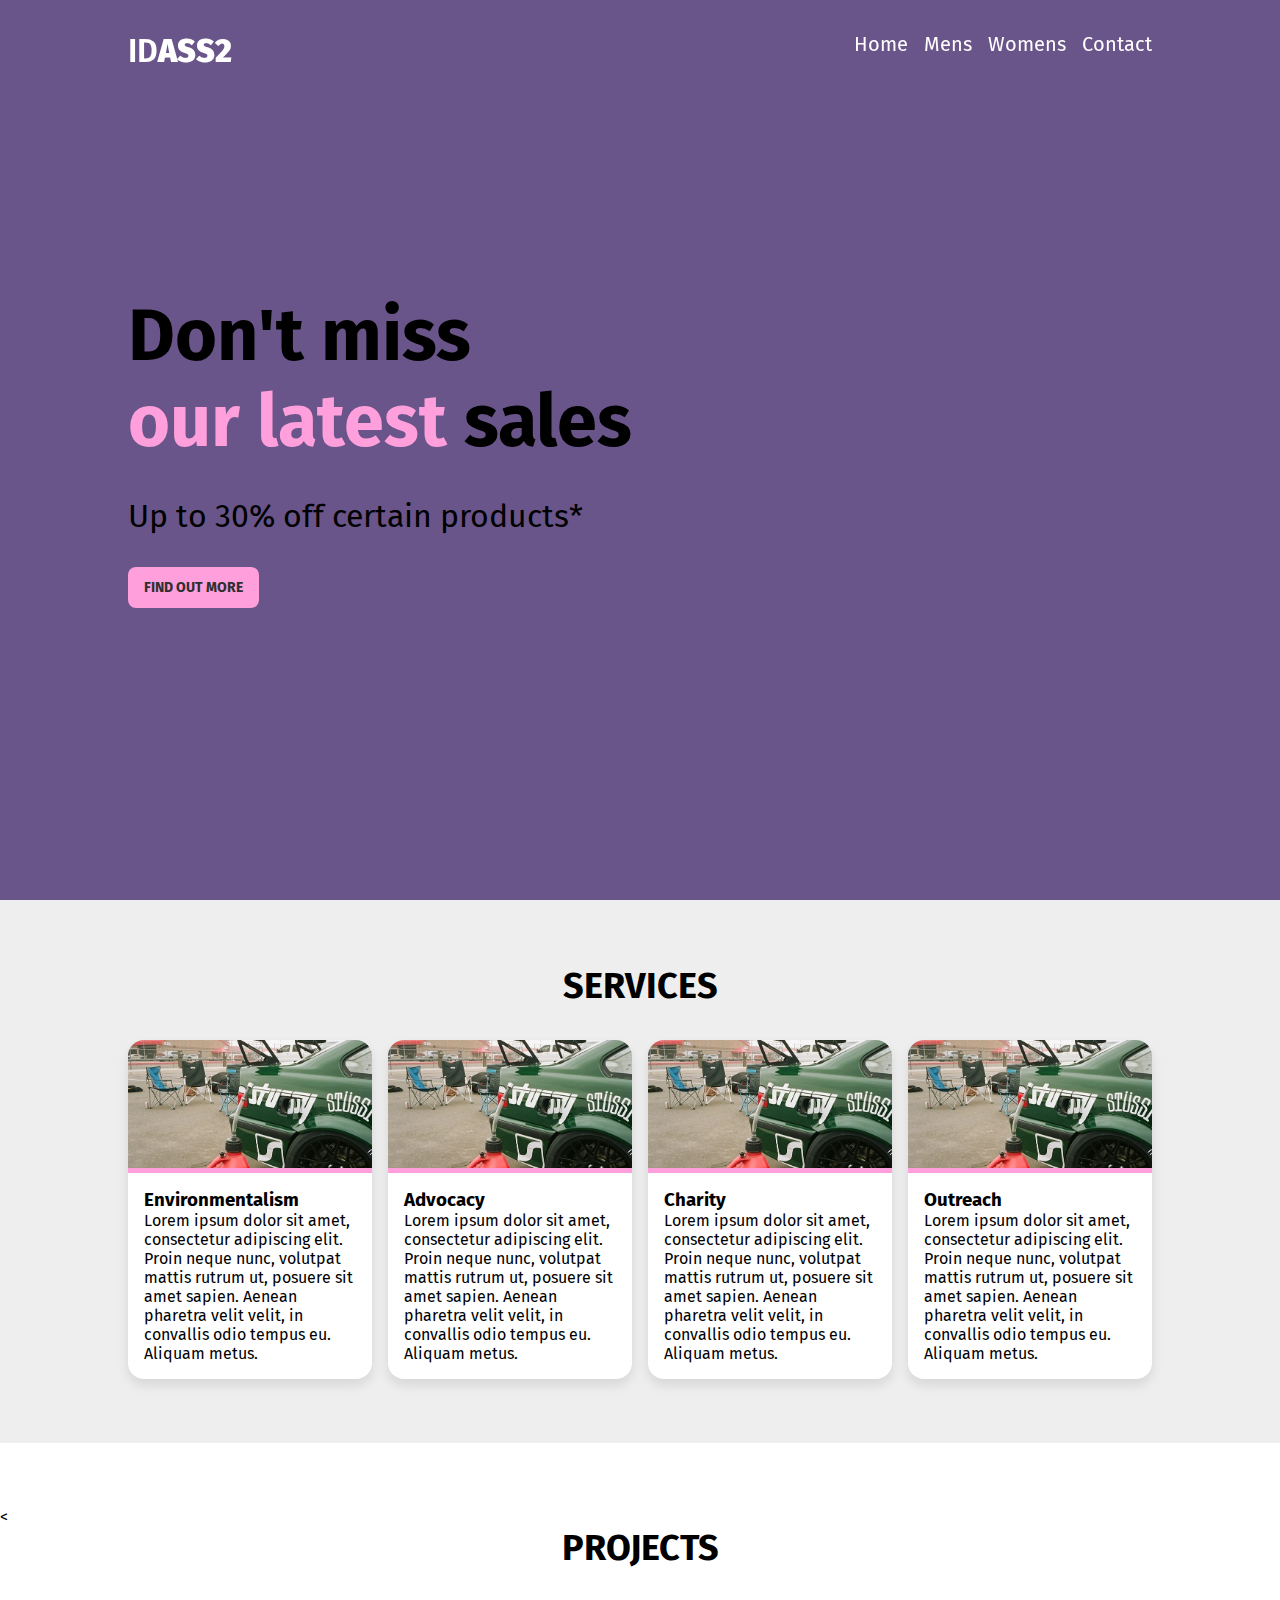
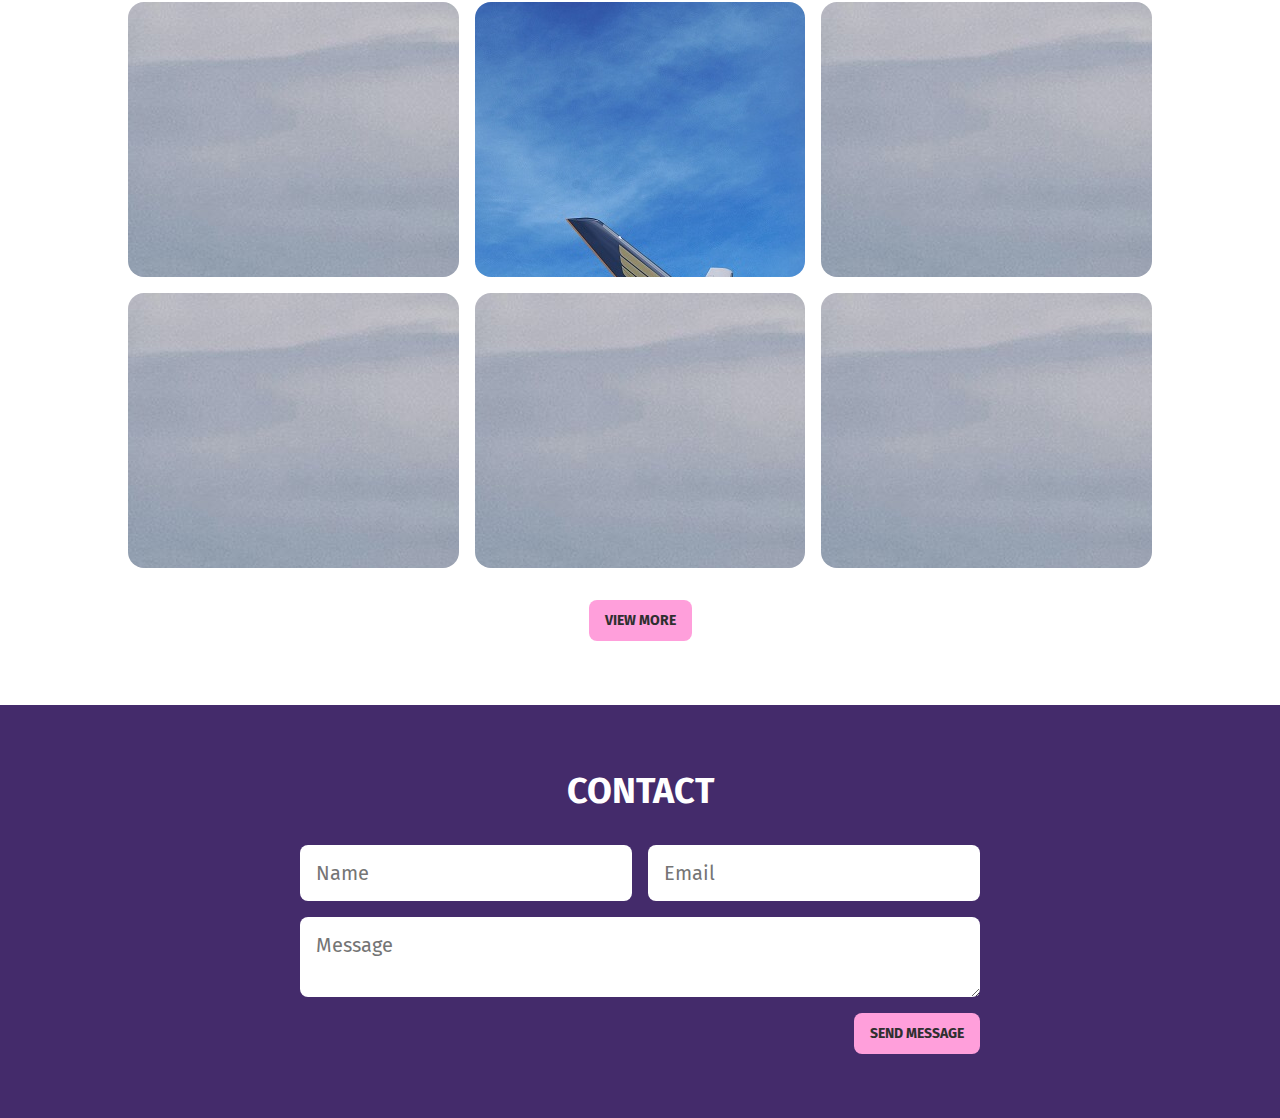
==== Assignment 2/index.html @ 7fed050c "Add files via upload" ====
<!DOCTYPE html>
<html lang="en">
<head>
  <meta charset="UTF-8">
  <meta http-equiv="X-UA-Compatible" content="IE=edge">
  <meta name="viewport" content="width=device-width, initial-scale=1.0">
  <link rel="stylesheet" href="./assets/css/style.css">
  <title>ID Assignment 2</title>
  <link rel="preconnect" href="https://fonts.googleapis.com">
<link rel="preconnect" href="https://fonts.gstatic.com" crossorigin>
<link href="https://fonts.googleapis.com/css2?family=Fira+Sans:ital,wght@0,400;0,600;0,700;0,900;1,400;1,600&family=Roboto+Condensed:wght@300&display=swap" rel="stylesheet">
</head>


<body>
  <header>
    <div class="container">
      <h2><span>ID</span>ASS2</h2>
      <nav>
          <a href="#">Home</a>
          <a href="#">Mens</a>
          <a href="#">Womens</a>
          <a href="#">Contact</a>
        </div>
      </nav>
    </div>
  </header>
  <main>
    <section class="banner">
      <div class="container">
        <h1>
          Don't miss <br class="hide-mob" />
          <span>our latest</span> sales
        </h1>

        <h3>Up to 30% off certain products*</h3>

        <a href="#" class="button">Find out more</a>
      </div>
    </section>

    <section id="services" class="services">
      <div class="container">
        <h2>Services</h2>

        <div class="services-grid">

          <div class="service">
            <figure class="img-box"><img src="./assets/images/stussy.jpg" alt="Environmentalism Service" class="img">
            </figure>

            <div class="content">
              <h3>Environmentalism</h3>

              <p>Lorem ipsum dolor sit amet, consectetur adipiscing elit. Proin neque nunc, volutpat mattis rutrum ut, 
                posuere sit amet sapien. Aenean pharetra velit velit, in convallis odio tempus eu. Aliquam metus.</p>
            </div>
          </div>


          <div class="service">
            <figure class="img-box"><img src="./assets/images/stussy.jpg" alt="Advocacy Service" class="img">
            </figure>

            <div class="content">
              <h3>Advocacy</h3>

              <p>Lorem ipsum dolor sit amet, consectetur adipiscing elit. Proin neque nunc, volutpat mattis rutrum ut, 
                posuere sit amet sapien. Aenean pharetra velit velit, in convallis odio tempus eu. Aliquam metus.</p>
            </div>
          </div>


          <div class="service">
            <figure class="img-box"><img src="./assets/images/stussy.jpg" alt="Charity Service" class="img">
            </figure>

            <div class="content">
              <h3>Charity</h3>

              <p>Lorem ipsum dolor sit amet, consectetur adipiscing elit. Proin neque nunc, volutpat mattis rutrum ut, 
                posuere sit amet sapien. Aenean pharetra velit velit, in convallis odio tempus eu. Aliquam metus.</p>
            </div>
          </div>

          <div class="service">
            <figure class="img-box"><img src="./assets/images/stussy.jpg" alt="Outreach Service" class="img">
            </figure>
            
            <div class="content">
              <h3>Outreach</h3>

              <p>Lorem ipsum dolor sit amet, consectetur adipiscing elit. Proin neque nunc, volutpat mattis rutrum ut, 
                posuere sit amet sapien. Aenean pharetra velit velit, in convallis odio tempus eu. Aliquam metus.</p>
            </div>
          </div>

        </div>
      </div>
    </section>

    <section class="projects" id="projects"><
      <div class="container">
        <h2>Projects</h2>

        <div class="projects-grid">
          <div class="project">
            <div class="content">
              <h3>Project 1</h3>
              <p>Lorem ipsum dolor sit amet, consectetur adipiscing elit. Proin neque nunc, volutpat mattis rutrum ut, 
                posuere sit amet sapien. Aenean pharetra velit velit, in convallis odio tempus eu. Aliquam metus.</p>
                <a href="#" class="button">Learn more</a>
            </div>
          </div> 


          <div class="project">
            <div class="content">
              <h3>Project 2</h3>
              <p>Lorem ipsum dolor sit amet, consectetur adipiscing elit. Proin neque nunc, volutpat mattis rutrum ut, 
                posuere sit amet sapien. Aenean pharetra velit velit, in convallis odio tempus eu. Aliquam metus.</p>
                <a href="#" class="button">Learn more</a>
            </div>
          </div> 


          <div class="project">
            <div class="content">
              <h3>Project 3</h3>
              <p>Lorem ipsum dolor sit amet, consectetur adipiscing elit. Proin neque nunc, volutpat mattis rutrum ut, 
                posuere sit amet sapien. Aenean pharetra velit velit, in convallis odio tempus eu. Aliquam metus.</p>
                <a href="#" class="button">Learn more</a>
            </div>
          </div> 
          <div class="project">
            <div class="content">
              <h3>Project 4</h3>
              <p>Lorem ipsum dolor sit amet, consectetur adipiscing elit. Proin neque nunc, volutpat mattis rutrum ut, 
                posuere sit amet sapien. Aenean pharetra velit velit, in convallis odio tempus eu. Aliquam metus.</p>
                <a href="#" class="button">Learn more</a>
            </div>
          </div> 

          
          <div class="project">
            <div class="content">
              <h3>Project 5</h3>
              <p>Lorem ipsum dolor sit amet, consectetur adipiscing elit. Proin neque nunc, volutpat mattis rutrum ut, 
                posuere sit amet sapien. Aenean pharetra velit velit, in convallis odio tempus eu. Aliquam metus.</p>
                <a href="#" class="button">Learn more</a>
            </div>
          </div> 


          <div class="project">
            <div class="content">
              <h3>Project 6</h3>
              <p>Lorem ipsum dolor sit amet, consectetur adipiscing elit. Proin neque nunc, volutpat mattis rutrum ut, 
                posuere sit amet sapien. Aenean pharetra velit velit, in convallis odio tempus eu. Aliquam metus.</p>
                <a href="#" class="button">Learn more</a>
            </div>
          </div> 
        </div>

        <div class="center">
          <a href="#" class="button">View More</a>
        </div>
        </section>
        <section class="contact" id="contact">
          <div class="container">
            <h2>Contact</h2>

            <form>
              <div class="form-grid">
                  <input type="text" name="name" id="name" placeholder="Name" class="form-element">
                  <input type="text" name="email" id="email" placeholder= "Email" class="form-element">
                  <textarea name="message" id="message" placeholder="Message" class="form-area"></textarea>
              </div>
              <div class="right-align">
              <input type="submit" value="Send Message" class="button" />
              </div>
            </form>
          </div>
        </section>
  </main>
  
</body>
</html>
---- Assignment 2/assets/css/style.css ----
*{margin:0;padding:0;box-sizing:border-box;font-family:"Fira Sans",sans-serif}.container{width:100%;max-width:1600px;margin:0 auto;padding-left:128px;padding-right:128px}@media(max-width: 1024px){.container{padding-left:64px;padding-right:64px}}@media(max-width: 767px){.container{padding-left:32px;padding-right:32px}}section h2{text-align:center;margin-bottom:32px;text-transform:uppercase;-moz-columns:#313131;columns:#313131;font-size:36px}.button{-webkit-appearance:none;-moz-appearance:none;appearance:none;border:none;outline:none;background:none;display:inline-block;color:#2f2f2f;font-size:14px;background-color:#ff9fdb;padding:12px 16px;border-radius:8px;text-decoration:none;text-transform:uppercase;font-weight:700;cursor:pointer}@media(max-width: 767px){.button{font-size:18px}}img{max-width:100%}header{color:#fff;position:fixed;top:0;left:0;width:100%;z-index:99}header .container{padding-top:32px;padding-bottom:32px;display:flex;justify-content:space-between}header .container h2{color:inherit;text-transform:uppercase;font-size:32px;font-weight:900}header .container h2 span{font-weight:600}header .container nav{display:grid;grid-gap:16px;grid-template-columns:repeat(4, auto)}@media(max-width: 767px){header .container nav{display:none}}header .container nav a{color:inherit;font-size:20px;text-decoration:none}main section.banner{position:relative;min-height:100vh;display:flex;align-items:center;background-image:url("assetsimagesSQ1.jpeg");background-position:center;background-size:cover}main section.banner:after{content:"";display:block;position:absolute;top:0;left:0;right:0;bottom:0;z-index:0;background-color:#442b6b;opacity:.8}main section.banner .container{position:relative;z-index:1}main section.banner .container h1{font-size:72px;margin-bottom:32px}main section.banner .container h1 span{color:#ff9fdb}@media(max-width: 767px){main section.banner .container h1{font-size:32px}}main section.banner .container h3{font-size:32px;font-weight:400;margin-bottom:32px}@media(max-width: 767px){main section.banner .container h3{font-size:20px}}main .services{background-color:#eee}main .services .container{padding-top:64px;padding-bottom:64px}main .services .container .services-grid{display:grid;grid-template-columns:repeat(4, 1fr);grid-gap:16px}@media(max-width: 1024px){main .services .container .services-grid{grid-template-columns:repeat(2, 1fr)}}@media(max-width: 767px){main .services .container .services-grid{grid-template-columns:1fr}}main .services .container .services-grid .service{background-color:#fff;border-radius:16px;overflow:hidden;box-shadow:0px 6px 12px rgba(0,0,0,.1)}main .services .container .services-grid .service .img-box{display:block;width:100%;border-bottom:5px solid #ff9fdb}main .services .container .services-grid .service .img-box .img{display:block;width:100%;height:128px;-o-object-fit:cover;object-fit:cover}main .services .container .services-grid .service .content{padding:16px}main .projects{padding-top:64px;padding-bottom:64px}main .projects .projects-grid{display:grid;grid-template-columns:repeat(3, 1fr);grid-gap:16px;margin-bottom:32px}@media(max-width: 768px){main .projects .projects-grid{grid-template-columns:repeat(2, 1fr)}}@media(max-width: 767px){main .projects .projects-grid{grid-template-columns:1fr}}main .projects .projects-grid .project{background-image:url("../images/SQ1.jpeg");border-radius:16px;overflow:hidden}main .projects .projects-grid .project .content{opacity:0;color:#fff;padding:16px;background-color:rgba(64,39,68,.8);transition:.4s}main .projects .projects-grid .project .content h3{font-size:32px;margin-bottom:16px}@media(max-width: 1024px){main .projects .projects-grid .project .content h3{font-size:28px}}main .projects .projects-grid .project .content p{font-size:18px;margin-bottom:16px}@media(max-width: 1024px){main .projects .projects-grid .project .content p{font-size:16px}}main .projects .projects-grid .project:nth-child(2){background-image:url("../images/A35020for20release.jpg")}main .projects .projects-grid .project:hover .content{opacity:1}main .projects .center{text-align:center}main .contact{background-color:#442b6b}main .contact .container{padding-top:64px;padding-bottom:64px}main .contact .container h2{color:#fff}main .contact .container form{display:block;margin:0 auto;max-width:680px}main .contact .container form .form-grid{display:grid;grid-gap:16px;grid-template-columns:repeat(2, 1fr);margin-bottom:16px}@media(max-width: 767px){main .contact .container form .form-grid{grid-template-columns:1fr}}main .contact .container form .form-grid .form-element,main .contact .container form .form-grid .form-area{-webkit-appearance:none;-moz-appearance:none;appearance:none;border:none;outline:none;background:none;display:block;width:100%;background-color:#fff;border-radius:8px;padding:16px;font-size:20px;color:#313131}main .contact .container form .form-grid .form-element:placeholder,main .contact .container form .form-grid .form-area:placeholder{color:#aaa}main .contact .container form .form-grid .form-area{grid-column:1/-1}main .contact .container form .right-align{text-align:right}@media(max-width: 767px){.hide-mob{display:none}}/*# sourceMappingURL=style.css.map */
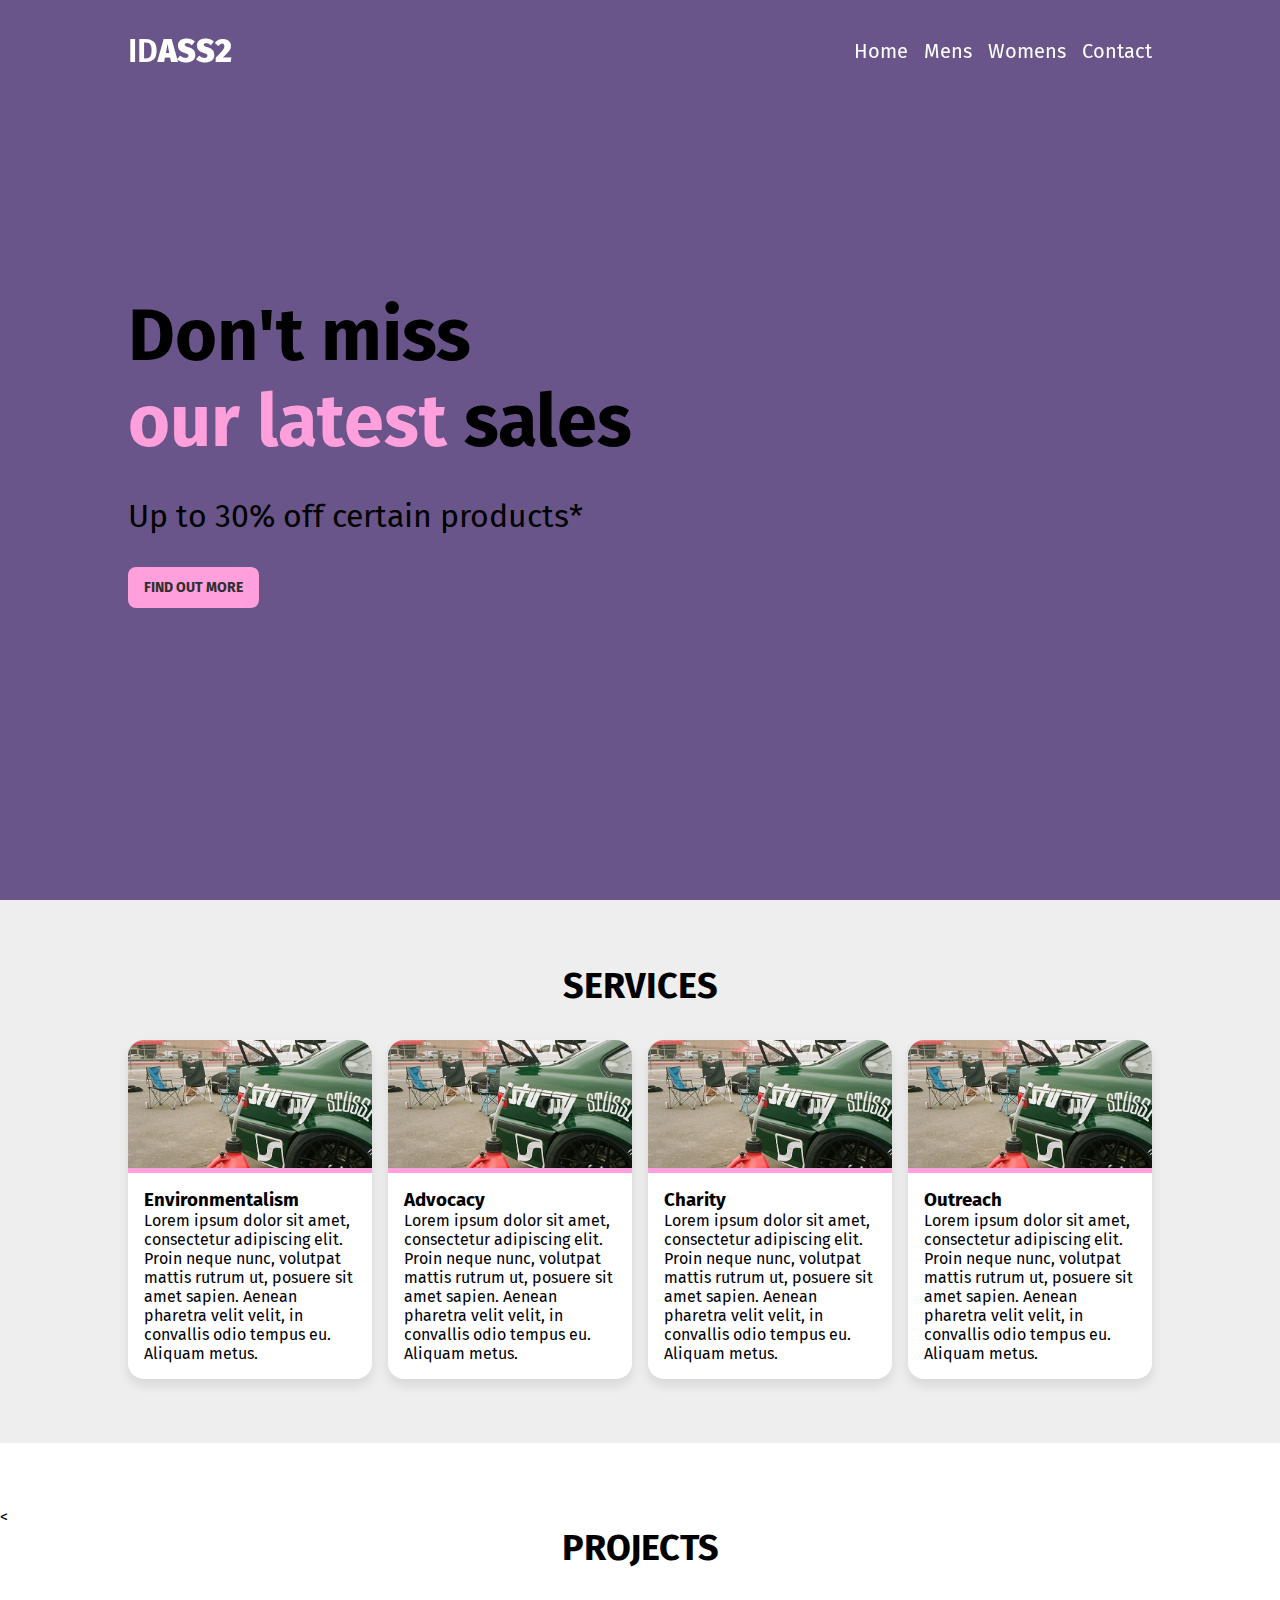
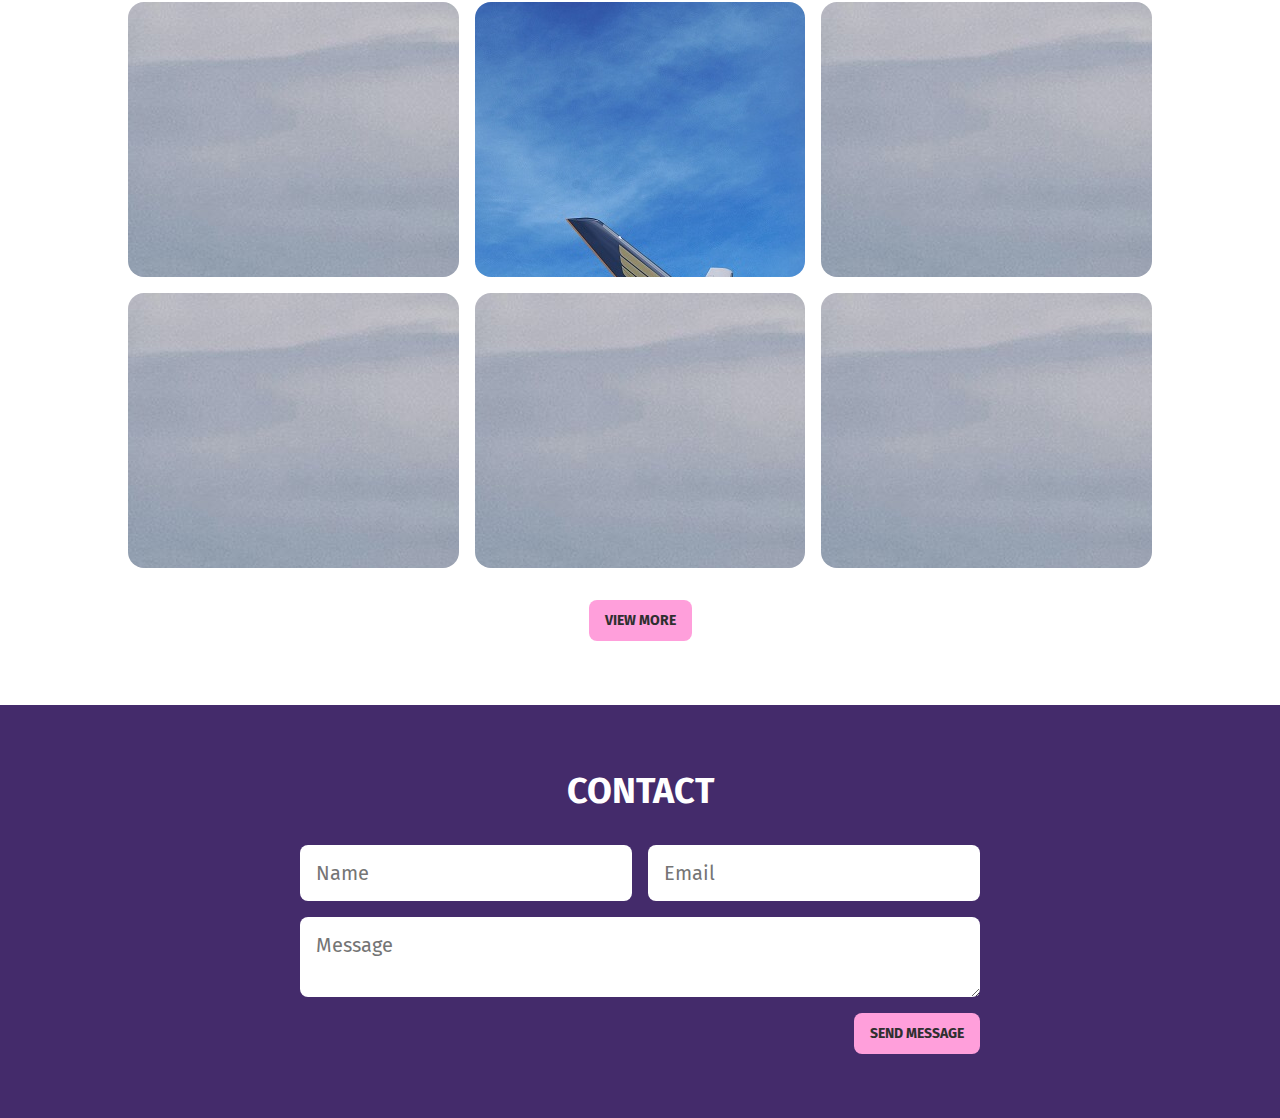
==== commit db9817a9: "Add files via upload" ====
--- a/Assignment 2/index.html
+++ b/Assignment 2/index.html
@@ -183,6 +183,7 @@
           </div>
         </section>
   </main>
+  <script src="./assets/js/main.js"></script>
   
 </body>
 </html>--- a/Assignment 2/assets/css/style.css
+++ b/Assignment 2/assets/css/style.css
@@ -1 +1 @@
-*{margin:0;padding:0;box-sizing:border-box;font-family:"Fira Sans",sans-serif}.container{width:100%;max-width:1600px;margin:0 auto;padding-left:128px;padding-right:128px}@media(max-width: 1024px){.container{padding-left:64px;padding-right:64px}}@media(max-width: 767px){.container{padding-left:32px;padding-right:32px}}section h2{text-align:center;margin-bottom:32px;text-transform:uppercase;-moz-columns:#313131;columns:#313131;font-size:36px}.button{-webkit-appearance:none;-moz-appearance:none;appearance:none;border:none;outline:none;background:none;display:inline-block;color:#2f2f2f;font-size:14px;background-color:#ff9fdb;padding:12px 16px;border-radius:8px;text-decoration:none;text-transform:uppercase;font-weight:700;cursor:pointer}@media(max-width: 767px){.button{font-size:18px}}img{max-width:100%}header{color:#fff;position:fixed;top:0;left:0;width:100%;z-index:99}header .container{padding-top:32px;padding-bottom:32px;display:flex;justify-content:space-between}header .container h2{color:inherit;text-transform:uppercase;font-size:32px;font-weight:900}header .container h2 span{font-weight:600}header .container nav{display:grid;grid-gap:16px;grid-template-columns:repeat(4, auto)}@media(max-width: 767px){header .container nav{display:none}}header .container nav a{color:inherit;font-size:20px;text-decoration:none}main section.banner{position:relative;min-height:100vh;display:flex;align-items:center;background-image:url("assetsimagesSQ1.jpeg");background-position:center;background-size:cover}main section.banner:after{content:"";display:block;position:absolute;top:0;left:0;right:0;bottom:0;z-index:0;background-color:#442b6b;opacity:.8}main section.banner .container{position:relative;z-index:1}main section.banner .container h1{font-size:72px;margin-bottom:32px}main section.banner .container h1 span{color:#ff9fdb}@media(max-width: 767px){main section.banner .container h1{font-size:32px}}main section.banner .container h3{font-size:32px;font-weight:400;margin-bottom:32px}@media(max-width: 767px){main section.banner .container h3{font-size:20px}}main .services{background-color:#eee}main .services .container{padding-top:64px;padding-bottom:64px}main .services .container .services-grid{display:grid;grid-template-columns:repeat(4, 1fr);grid-gap:16px}@media(max-width: 1024px){main .services .container .services-grid{grid-template-columns:repeat(2, 1fr)}}@media(max-width: 767px){main .services .container .services-grid{grid-template-columns:1fr}}main .services .container .services-grid .service{background-color:#fff;border-radius:16px;overflow:hidden;box-shadow:0px 6px 12px rgba(0,0,0,.1)}main .services .container .services-grid .service .img-box{display:block;width:100%;border-bottom:5px solid #ff9fdb}main .services .container .services-grid .service .img-box .img{display:block;width:100%;height:128px;-o-object-fit:cover;object-fit:cover}main .services .container .services-grid .service .content{padding:16px}main .projects{padding-top:64px;padding-bottom:64px}main .projects .projects-grid{display:grid;grid-template-columns:repeat(3, 1fr);grid-gap:16px;margin-bottom:32px}@media(max-width: 768px){main .projects .projects-grid{grid-template-columns:repeat(2, 1fr)}}@media(max-width: 767px){main .projects .projects-grid{grid-template-columns:1fr}}main .projects .projects-grid .project{background-image:url("../images/SQ1.jpeg");border-radius:16px;overflow:hidden}main .projects .projects-grid .project .content{opacity:0;color:#fff;padding:16px;background-color:rgba(64,39,68,.8);transition:.4s}main .projects .projects-grid .project .content h3{font-size:32px;margin-bottom:16px}@media(max-width: 1024px){main .projects .projects-grid .project .content h3{font-size:28px}}main .projects .projects-grid .project .content p{font-size:18px;margin-bottom:16px}@media(max-width: 1024px){main .projects .projects-grid .project .content p{font-size:16px}}main .projects .projects-grid .project:nth-child(2){background-image:url("../images/A35020for20release.jpg")}main .projects .projects-grid .project:hover .content{opacity:1}main .projects .center{text-align:center}main .contact{background-color:#442b6b}main .contact .container{padding-top:64px;padding-bottom:64px}main .contact .container h2{color:#fff}main .contact .container form{display:block;margin:0 auto;max-width:680px}main .contact .container form .form-grid{display:grid;grid-gap:16px;grid-template-columns:repeat(2, 1fr);margin-bottom:16px}@media(max-width: 767px){main .contact .container form .form-grid{grid-template-columns:1fr}}main .contact .container form .form-grid .form-element,main .contact .container form .form-grid .form-area{-webkit-appearance:none;-moz-appearance:none;appearance:none;border:none;outline:none;background:none;display:block;width:100%;background-color:#fff;border-radius:8px;padding:16px;font-size:20px;color:#313131}main .contact .container form .form-grid .form-element:placeholder,main .contact .container form .form-grid .form-area:placeholder{color:#aaa}main .contact .container form .form-grid .form-area{grid-column:1/-1}main .contact .container form .right-align{text-align:right}@media(max-width: 767px){.hide-mob{display:none}}/*# sourceMappingURL=style.css.map */+*{margin:0;padding:0;box-sizing:border-box;font-family:"Fira Sans",sans-serif}.container{width:100%;max-width:1600px;margin:0 auto;padding-left:128px;padding-right:128px}@media(max-width: 1024px){.container{padding-left:64px;padding-right:64px}}@media(max-width: 767px){.container{padding-left:32px;padding-right:32px}}section h2{text-align:center;margin-bottom:32px;text-transform:uppercase;-moz-columns:#313131;columns:#313131;font-size:36px}.button{-webkit-appearance:none;-moz-appearance:none;appearance:none;border:none;outline:none;background:none;display:inline-block;color:#2f2f2f;font-size:14px;background-color:#ff9fdb;padding:12px 16px;border-radius:8px;text-decoration:none;text-transform:uppercase;font-weight:700;cursor:pointer}@media(max-width: 767px){.button{font-size:18px}}img{max-width:100%}header{color:#fff;position:fixed;top:0;left:0;width:100%;z-index:99}header .container{padding-top:32px;padding-bottom:32px;display:flex;justify-content:space-between;align-items:center}header .container h2{color:inherit;text-transform:uppercase;font-size:32px;font-weight:900}header .container h2 span{font-weight:600}header .container nav{display:grid;grid-gap:16px;grid-template-columns:repeat(4, auto)}@media(max-width: 767px){header .container nav{display:none}}header .container nav a{color:inherit;font-size:20px;text-decoration:none}header.is-scrolling{background-color:#313131}header.is-scrolling .container{padding-top:16px;padding-bottom:16px}main section.banner{position:relative;min-height:100vh;display:flex;align-items:center;background-image:url("assetsimagesSQ1.jpeg");background-position:center;background-size:cover}main section.banner:after{content:"";display:block;position:absolute;top:0;left:0;right:0;bottom:0;z-index:0;background-color:#442b6b;opacity:.8}main section.banner .container{position:relative;z-index:1}main section.banner .container h1{font-size:72px;margin-bottom:32px}main section.banner .container h1 span{color:#ff9fdb}@media(max-width: 767px){main section.banner .container h1{font-size:32px}}main section.banner .container h3{font-size:32px;font-weight:400;margin-bottom:32px}@media(max-width: 767px){main section.banner .container h3{font-size:20px}}main .services{background-color:#eee}main .services .container{padding-top:64px;padding-bottom:64px}main .services .container .services-grid{display:grid;grid-template-columns:repeat(4, 1fr);grid-gap:16px}@media(max-width: 1024px){main .services .container .services-grid{grid-template-columns:repeat(2, 1fr)}}@media(max-width: 767px){main .services .container .services-grid{grid-template-columns:1fr}}main .services .container .services-grid .service{background-color:#fff;border-radius:16px;overflow:hidden;box-shadow:0px 6px 12px rgba(0,0,0,.1)}main .services .container .services-grid .service .img-box{display:block;width:100%;border-bottom:5px solid #ff9fdb}main .services .container .services-grid .service .img-box .img{display:block;width:100%;height:128px;-o-object-fit:cover;object-fit:cover}main .services .container .services-grid .service .content{padding:16px}main .projects{padding-top:64px;padding-bottom:64px}main .projects .projects-grid{display:grid;grid-template-columns:repeat(3, 1fr);grid-gap:16px;margin-bottom:32px}@media(max-width: 768px){main .projects .projects-grid{grid-template-columns:repeat(2, 1fr)}}@media(max-width: 767px){main .projects .projects-grid{grid-template-columns:1fr}}main .projects .projects-grid .project{background-image:url("../images/SQ1.jpeg");border-radius:16px;overflow:hidden}main .projects .projects-grid .project .content{opacity:0;color:#fff;padding:16px;background-color:rgba(64,39,68,.8);transition:.4s}main .projects .projects-grid .project .content h3{font-size:32px;margin-bottom:16px}@media(max-width: 1024px){main .projects .projects-grid .project .content h3{font-size:28px}}main .projects .projects-grid .project .content p{font-size:18px;margin-bottom:16px}@media(max-width: 1024px){main .projects .projects-grid .project .content p{font-size:16px}}main .projects .projects-grid .project:nth-child(2){background-image:url("../images/A35020for20release.jpg")}main .projects .projects-grid .project:hover .content{opacity:1}main .projects .center{text-align:center}main .contact{background-color:#442b6b}main .contact .container{padding-top:64px;padding-bottom:64px}main .contact .container h2{color:#fff}main .contact .container form{display:block;margin:0 auto;max-width:680px}main .contact .container form .form-grid{display:grid;grid-gap:16px;grid-template-columns:repeat(2, 1fr);margin-bottom:16px}@media(max-width: 767px){main .contact .container form .form-grid{grid-template-columns:1fr}}main .contact .container form .form-grid .form-element,main .contact .container form .form-grid .form-area{-webkit-appearance:none;-moz-appearance:none;appearance:none;border:none;outline:none;background:none;display:block;width:100%;background-color:#fff;border-radius:8px;padding:16px;font-size:20px;color:#313131}main .contact .container form .form-grid .form-element:placeholder,main .contact .container form .form-grid .form-area:placeholder{color:#aaa}main .contact .container form .form-grid .form-area{grid-column:1/-1}main .contact .container form .right-align{text-align:right}@media(max-width: 767px){.hide-mob{display:none}}/*# sourceMappingURL=style.css.map */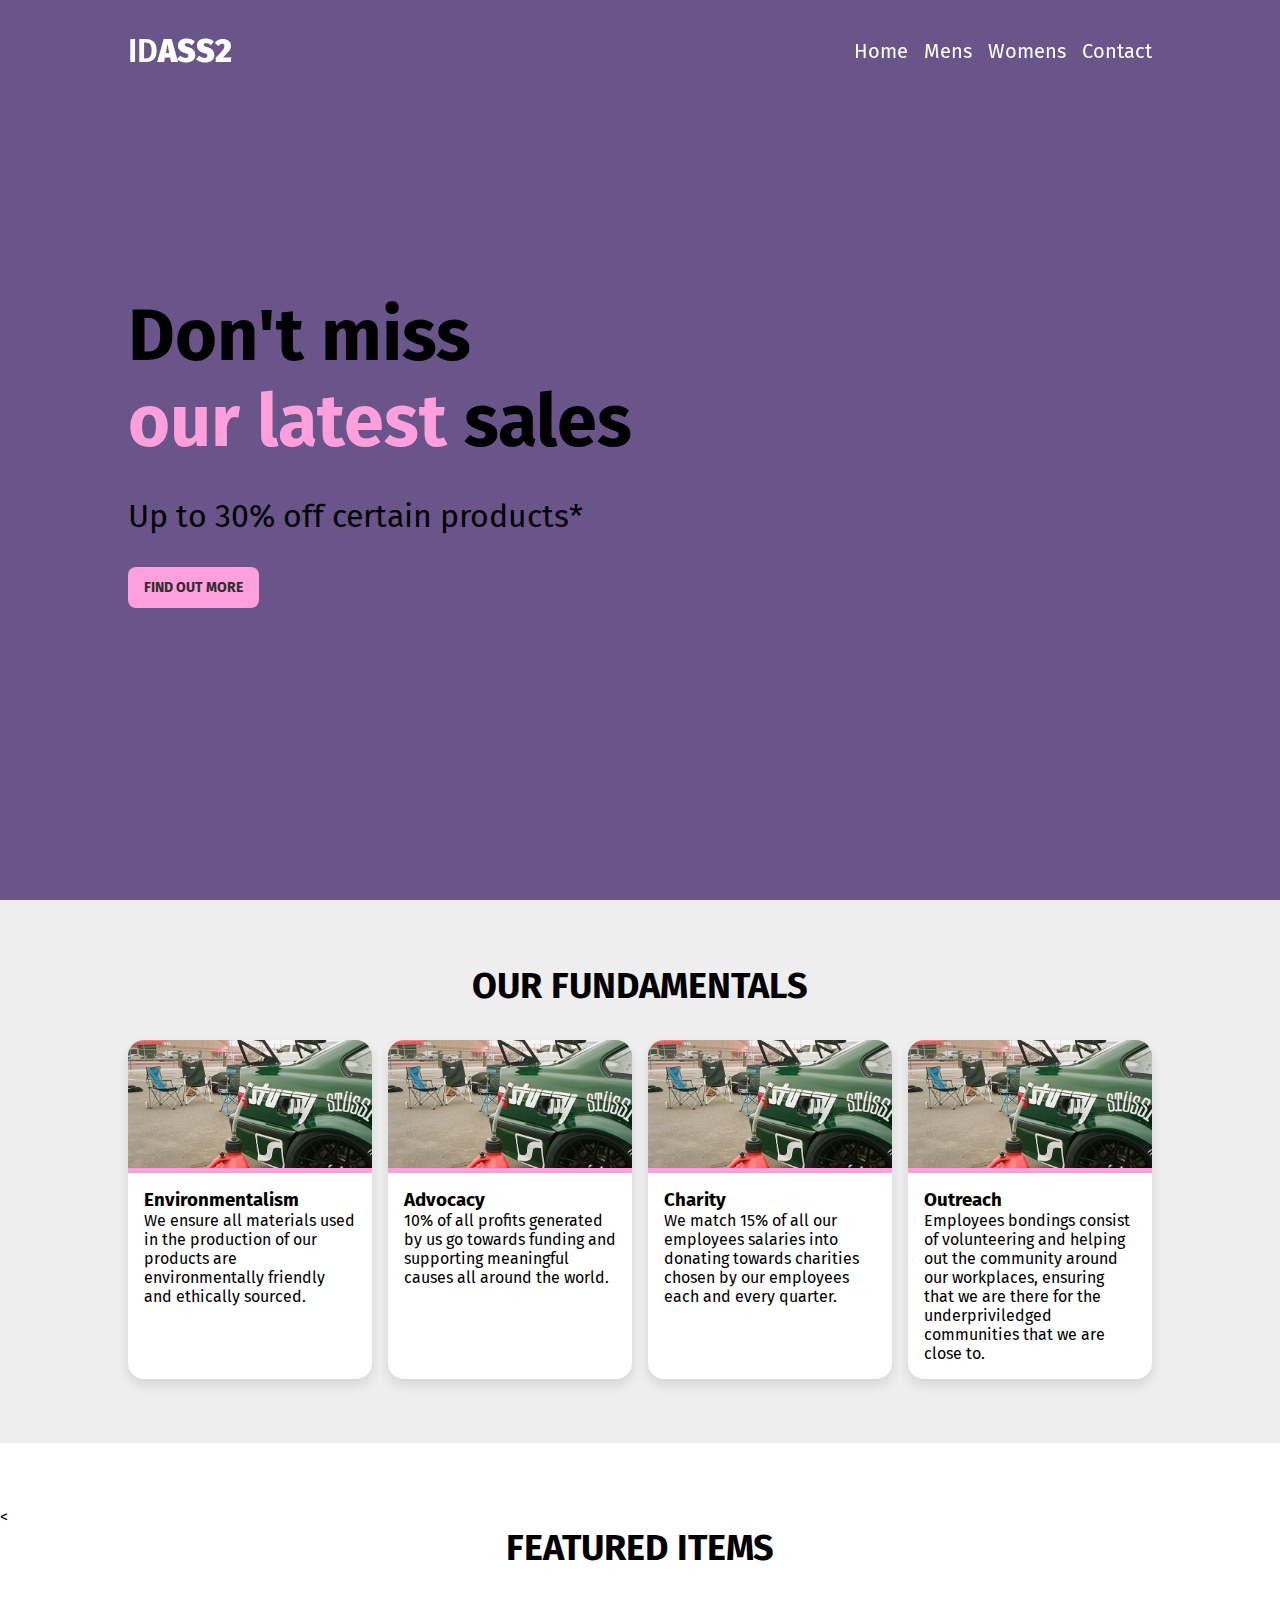
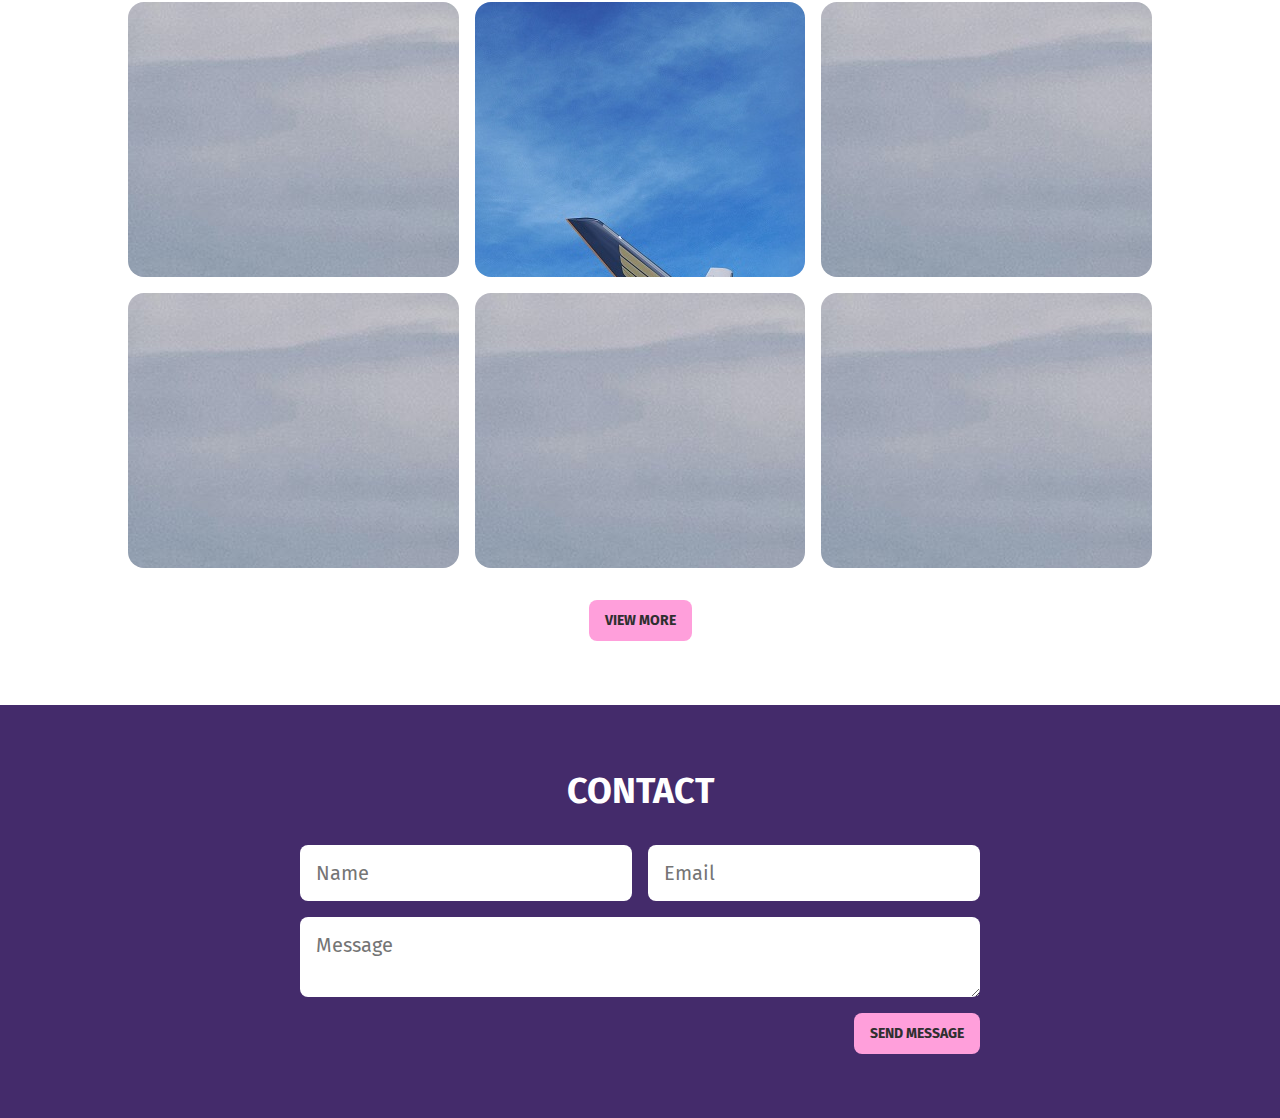
==== commit 2c5b71ca: "Add files via upload" ====
--- a/Assignment 2/index.html
+++ b/Assignment 2/index.html
@@ -21,10 +21,21 @@
           <a href="#">Mens</a>
           <a href="#">Womens</a>
           <a href="#">Contact</a>
-        </div>
       </nav>
+
+      <button class="hamburger">
+        <div class="bar"></div>
+      </button>
+
     </div>
   </header>
+  <nav class="mobile-nav">
+    <a href="#">Home</a>
+    <a href="#">Mens</a>
+    <a href="#">Womens</a>
+    <a href="#">Contact</a>
+  </nav>
+
   <main>
     <section class="banner">
       <div class="container">
@@ -41,7 +52,7 @@
 
     <section id="services" class="services">
       <div class="container">
-        <h2>Services</h2>
+        <h2>Our Fundamentals</h2>
 
         <div class="services-grid">
 
@@ -52,8 +63,8 @@
             <div class="content">
               <h3>Environmentalism</h3>
 
-              <p>Lorem ipsum dolor sit amet, consectetur adipiscing elit. Proin neque nunc, volutpat mattis rutrum ut, 
-                posuere sit amet sapien. Aenean pharetra velit velit, in convallis odio tempus eu. Aliquam metus.</p>
+              <p>We ensure all materials used in the production of our products are environmentally friendly
+                and ethically sourced.</p>
             </div>
           </div>
 
@@ -65,8 +76,8 @@
             <div class="content">
               <h3>Advocacy</h3>
 
-              <p>Lorem ipsum dolor sit amet, consectetur adipiscing elit. Proin neque nunc, volutpat mattis rutrum ut, 
-                posuere sit amet sapien. Aenean pharetra velit velit, in convallis odio tempus eu. Aliquam metus.</p>
+              <p>10% of all profits generated by us go towards funding and supporting meaningful causes all around
+                the world.</p>
             </div>
           </div>
 
@@ -78,8 +89,7 @@
             <div class="content">
               <h3>Charity</h3>
 
-              <p>Lorem ipsum dolor sit amet, consectetur adipiscing elit. Proin neque nunc, volutpat mattis rutrum ut, 
-                posuere sit amet sapien. Aenean pharetra velit velit, in convallis odio tempus eu. Aliquam metus.</p>
+              <p>We match 15% of all our employees salaries into donating towards charities chosen by our employees each and every quarter.</p>
             </div>
           </div>
 
@@ -90,8 +100,8 @@
             <div class="content">
               <h3>Outreach</h3>
 
-              <p>Lorem ipsum dolor sit amet, consectetur adipiscing elit. Proin neque nunc, volutpat mattis rutrum ut, 
-                posuere sit amet sapien. Aenean pharetra velit velit, in convallis odio tempus eu. Aliquam metus.</p>
+              <p>Employees bondings consist of volunteering and helping out the community around our workplaces, ensuring that we 
+                are there for the underpriviledged communities that we are close to.</p>
             </div>
           </div>
 
@@ -101,7 +111,7 @@
 
     <section class="projects" id="projects"><
       <div class="container">
-        <h2>Projects</h2>
+        <h2>Featured Items</h2>
 
         <div class="projects-grid">
           <div class="project">
--- a/Assignment 2/assets/css/style.css
+++ b/Assignment 2/assets/css/style.css
@@ -1 +1 @@
-*{margin:0;padding:0;box-sizing:border-box;font-family:"Fira Sans",sans-serif}.container{width:100%;max-width:1600px;margin:0 auto;padding-left:128px;padding-right:128px}@media(max-width: 1024px){.container{padding-left:64px;padding-right:64px}}@media(max-width: 767px){.container{padding-left:32px;padding-right:32px}}section h2{text-align:center;margin-bottom:32px;text-transform:uppercase;-moz-columns:#313131;columns:#313131;font-size:36px}.button{-webkit-appearance:none;-moz-appearance:none;appearance:none;border:none;outline:none;background:none;display:inline-block;color:#2f2f2f;font-size:14px;background-color:#ff9fdb;padding:12px 16px;border-radius:8px;text-decoration:none;text-transform:uppercase;font-weight:700;cursor:pointer}@media(max-width: 767px){.button{font-size:18px}}img{max-width:100%}header{color:#fff;position:fixed;top:0;left:0;width:100%;z-index:99}header .container{padding-top:32px;padding-bottom:32px;display:flex;justify-content:space-between;align-items:center}header .container h2{color:inherit;text-transform:uppercase;font-size:32px;font-weight:900}header .container h2 span{font-weight:600}header .container nav{display:grid;grid-gap:16px;grid-template-columns:repeat(4, auto)}@media(max-width: 767px){header .container nav{display:none}}header .container nav a{color:inherit;font-size:20px;text-decoration:none}header.is-scrolling{background-color:#313131}header.is-scrolling .container{padding-top:16px;padding-bottom:16px}main section.banner{position:relative;min-height:100vh;display:flex;align-items:center;background-image:url("assetsimagesSQ1.jpeg");background-position:center;background-size:cover}main section.banner:after{content:"";display:block;position:absolute;top:0;left:0;right:0;bottom:0;z-index:0;background-color:#442b6b;opacity:.8}main section.banner .container{position:relative;z-index:1}main section.banner .container h1{font-size:72px;margin-bottom:32px}main section.banner .container h1 span{color:#ff9fdb}@media(max-width: 767px){main section.banner .container h1{font-size:32px}}main section.banner .container h3{font-size:32px;font-weight:400;margin-bottom:32px}@media(max-width: 767px){main section.banner .container h3{font-size:20px}}main .services{background-color:#eee}main .services .container{padding-top:64px;padding-bottom:64px}main .services .container .services-grid{display:grid;grid-template-columns:repeat(4, 1fr);grid-gap:16px}@media(max-width: 1024px){main .services .container .services-grid{grid-template-columns:repeat(2, 1fr)}}@media(max-width: 767px){main .services .container .services-grid{grid-template-columns:1fr}}main .services .container .services-grid .service{background-color:#fff;border-radius:16px;overflow:hidden;box-shadow:0px 6px 12px rgba(0,0,0,.1)}main .services .container .services-grid .service .img-box{display:block;width:100%;border-bottom:5px solid #ff9fdb}main .services .container .services-grid .service .img-box .img{display:block;width:100%;height:128px;-o-object-fit:cover;object-fit:cover}main .services .container .services-grid .service .content{padding:16px}main .projects{padding-top:64px;padding-bottom:64px}main .projects .projects-grid{display:grid;grid-template-columns:repeat(3, 1fr);grid-gap:16px;margin-bottom:32px}@media(max-width: 768px){main .projects .projects-grid{grid-template-columns:repeat(2, 1fr)}}@media(max-width: 767px){main .projects .projects-grid{grid-template-columns:1fr}}main .projects .projects-grid .project{background-image:url("../images/SQ1.jpeg");border-radius:16px;overflow:hidden}main .projects .projects-grid .project .content{opacity:0;color:#fff;padding:16px;background-color:rgba(64,39,68,.8);transition:.4s}main .projects .projects-grid .project .content h3{font-size:32px;margin-bottom:16px}@media(max-width: 1024px){main .projects .projects-grid .project .content h3{font-size:28px}}main .projects .projects-grid .project .content p{font-size:18px;margin-bottom:16px}@media(max-width: 1024px){main .projects .projects-grid .project .content p{font-size:16px}}main .projects .projects-grid .project:nth-child(2){background-image:url("../images/A35020for20release.jpg")}main .projects .projects-grid .project:hover .content{opacity:1}main .projects .center{text-align:center}main .contact{background-color:#442b6b}main .contact .container{padding-top:64px;padding-bottom:64px}main .contact .container h2{color:#fff}main .contact .container form{display:block;margin:0 auto;max-width:680px}main .contact .container form .form-grid{display:grid;grid-gap:16px;grid-template-columns:repeat(2, 1fr);margin-bottom:16px}@media(max-width: 767px){main .contact .container form .form-grid{grid-template-columns:1fr}}main .contact .container form .form-grid .form-element,main .contact .container form .form-grid .form-area{-webkit-appearance:none;-moz-appearance:none;appearance:none;border:none;outline:none;background:none;display:block;width:100%;background-color:#fff;border-radius:8px;padding:16px;font-size:20px;color:#313131}main .contact .container form .form-grid .form-element:placeholder,main .contact .container form .form-grid .form-area:placeholder{color:#aaa}main .contact .container form .form-grid .form-area{grid-column:1/-1}main .contact .container form .right-align{text-align:right}@media(max-width: 767px){.hide-mob{display:none}}/*# sourceMappingURL=style.css.map */+*{margin:0;padding:0;box-sizing:border-box;font-family:"Fira Sans",sans-serif}.container{width:100%;max-width:1600px;margin:0 auto;padding-left:128px;padding-right:128px}@media(max-width: 1024px){.container{padding-left:64px;padding-right:64px}}@media(max-width: 767px){.container{padding-left:32px;padding-right:32px}}.hamburger{position:relative;display:block;width:35px;cursor:pointer;-webkit-appearance:none;-moz-appearance:none;appearance:none;background:none;outline:none;border:none}.hamburger .bar,.hamburger:after,.hamburger:before{content:"";display:block;width:100%;height:5px;background-color:#fff;margin:6px 0px;transition:.4s}.hamburger.is-active:before{transform:rotate(-45deg) translate(-8px, 6px)}.hamburger.is-active:after{transform:rotate(45deg) translate(-9px, -8px)}.hamburger.is-active .bar{opacity:0}.mobile-nav{position:fixed;top:0;left:100%;width:100%;min-height:100vh;display:block;z-index:98;background-color:#442b6b;padding-top:120px;transition:.4s}.mobile-nav a{display:block;width:100%;max-width:200px;margin:0 auto 16px;text-align:center;padding:12px 16px;background-color:#af6091;color:#fff;text-decoration:none}.mobile-nav.is-active{left:0}.mobile-nav a:hover{background-color:#b3779c}@media(min-width: 767px){.mobile-nav{display:none}.hamburger{display:none}}section h2{text-align:center;margin-bottom:32px;text-transform:uppercase;-moz-columns:#313131;columns:#313131;font-size:36px}.button{-webkit-appearance:none;-moz-appearance:none;appearance:none;border:none;outline:none;background:none;display:inline-block;color:#2f2f2f;font-size:14px;background-color:#ff9fdb;padding:12px 16px;border-radius:8px;text-decoration:none;text-transform:uppercase;font-weight:700;cursor:pointer}@media(max-width: 767px){.button{font-size:18px}}img{max-width:100%}header{color:#fff;position:fixed;top:0;left:0;width:100%;z-index:99}header .container{padding-top:32px;padding-bottom:32px;display:flex;justify-content:space-between;align-items:center}header .container h2{color:inherit;text-transform:uppercase;font-size:32px;font-weight:900}header .container h2 span{font-weight:600}header .container nav{display:grid;grid-gap:16px;grid-template-columns:repeat(4, auto)}@media(max-width: 767px){header .container nav{display:none}}header .container nav a{color:inherit;font-size:20px;text-decoration:none}header.is-scrolling{background-color:#313131}header.is-scrolling .container{padding-top:16px;padding-bottom:16px}main section.banner{position:relative;min-height:100vh;display:flex;align-items:center;background-image:url("assetsimagesSQ1.jpeg");background-position:center;background-size:cover}main section.banner:after{content:"";display:block;position:absolute;top:0;left:0;right:0;bottom:0;z-index:0;background-color:#442b6b;opacity:.8}main section.banner .container{position:relative;z-index:1}main section.banner .container h1{font-size:72px;margin-bottom:32px}main section.banner .container h1 span{color:#ff9fdb}@media(max-width: 767px){main section.banner .container h1{font-size:32px}}main section.banner .container h3{font-size:32px;font-weight:400;margin-bottom:32px}@media(max-width: 767px){main section.banner .container h3{font-size:20px}}main .services{background-color:#eee}main .services .container{padding-top:64px;padding-bottom:64px}main .services .container .services-grid{display:grid;grid-template-columns:repeat(4, 1fr);grid-gap:16px}@media(max-width: 1024px){main .services .container .services-grid{grid-template-columns:repeat(2, 1fr)}}@media(max-width: 767px){main .services .container .services-grid{grid-template-columns:1fr}}main .services .container .services-grid .service{background-color:#fff;border-radius:16px;overflow:hidden;box-shadow:0px 6px 12px rgba(0,0,0,.1)}main .services .container .services-grid .service .img-box{display:block;width:100%;border-bottom:5px solid #ff9fdb}main .services .container .services-grid .service .img-box .img{display:block;width:100%;height:128px;-o-object-fit:cover;object-fit:cover}main .services .container .services-grid .service .content{padding:16px}main .projects{padding-top:64px;padding-bottom:64px}main .projects .projects-grid{display:grid;grid-template-columns:repeat(3, 1fr);grid-gap:16px;margin-bottom:32px}@media(max-width: 768px){main .projects .projects-grid{grid-template-columns:repeat(2, 1fr)}}@media(max-width: 767px){main .projects .projects-grid{grid-template-columns:1fr}}main .projects .projects-grid .project{background-image:url("../images/SQ1.jpeg");border-radius:16px;overflow:hidden}main .projects .projects-grid .project .content{opacity:0;color:#fff;padding:16px;background-color:rgba(64,39,68,.8);transition:.4s}main .projects .projects-grid .project .content h3{font-size:32px;margin-bottom:16px}@media(max-width: 1024px){main .projects .projects-grid .project .content h3{font-size:28px}}main .projects .projects-grid .project .content p{font-size:18px;margin-bottom:16px}@media(max-width: 1024px){main .projects .projects-grid .project .content p{font-size:16px}}main .projects .projects-grid .project:nth-child(2){background-image:url("../images/A35020for20release.jpg")}main .projects .projects-grid .project:hover .content{opacity:1}main .projects .center{text-align:center}main .contact{background-color:#442b6b}main .contact .container{padding-top:64px;padding-bottom:64px}main .contact .container h2{color:#fff}main .contact .container form{display:block;margin:0 auto;max-width:680px}main .contact .container form .form-grid{display:grid;grid-gap:16px;grid-template-columns:repeat(2, 1fr);margin-bottom:16px}@media(max-width: 767px){main .contact .container form .form-grid{grid-template-columns:1fr}}main .contact .container form .form-grid .form-element,main .contact .container form .form-grid .form-area{-webkit-appearance:none;-moz-appearance:none;appearance:none;border:none;outline:none;background:none;display:block;width:100%;background-color:#fff;border-radius:8px;padding:16px;font-size:20px;color:#313131}main .contact .container form .form-grid .form-element:placeholder,main .contact .container form .form-grid .form-area:placeholder{color:#aaa}main .contact .container form .form-grid .form-area{grid-column:1/-1}main .contact .container form .right-align{text-align:right}@media(max-width: 767px){.hide-mob{display:none}}/*# sourceMappingURL=style.css.map */